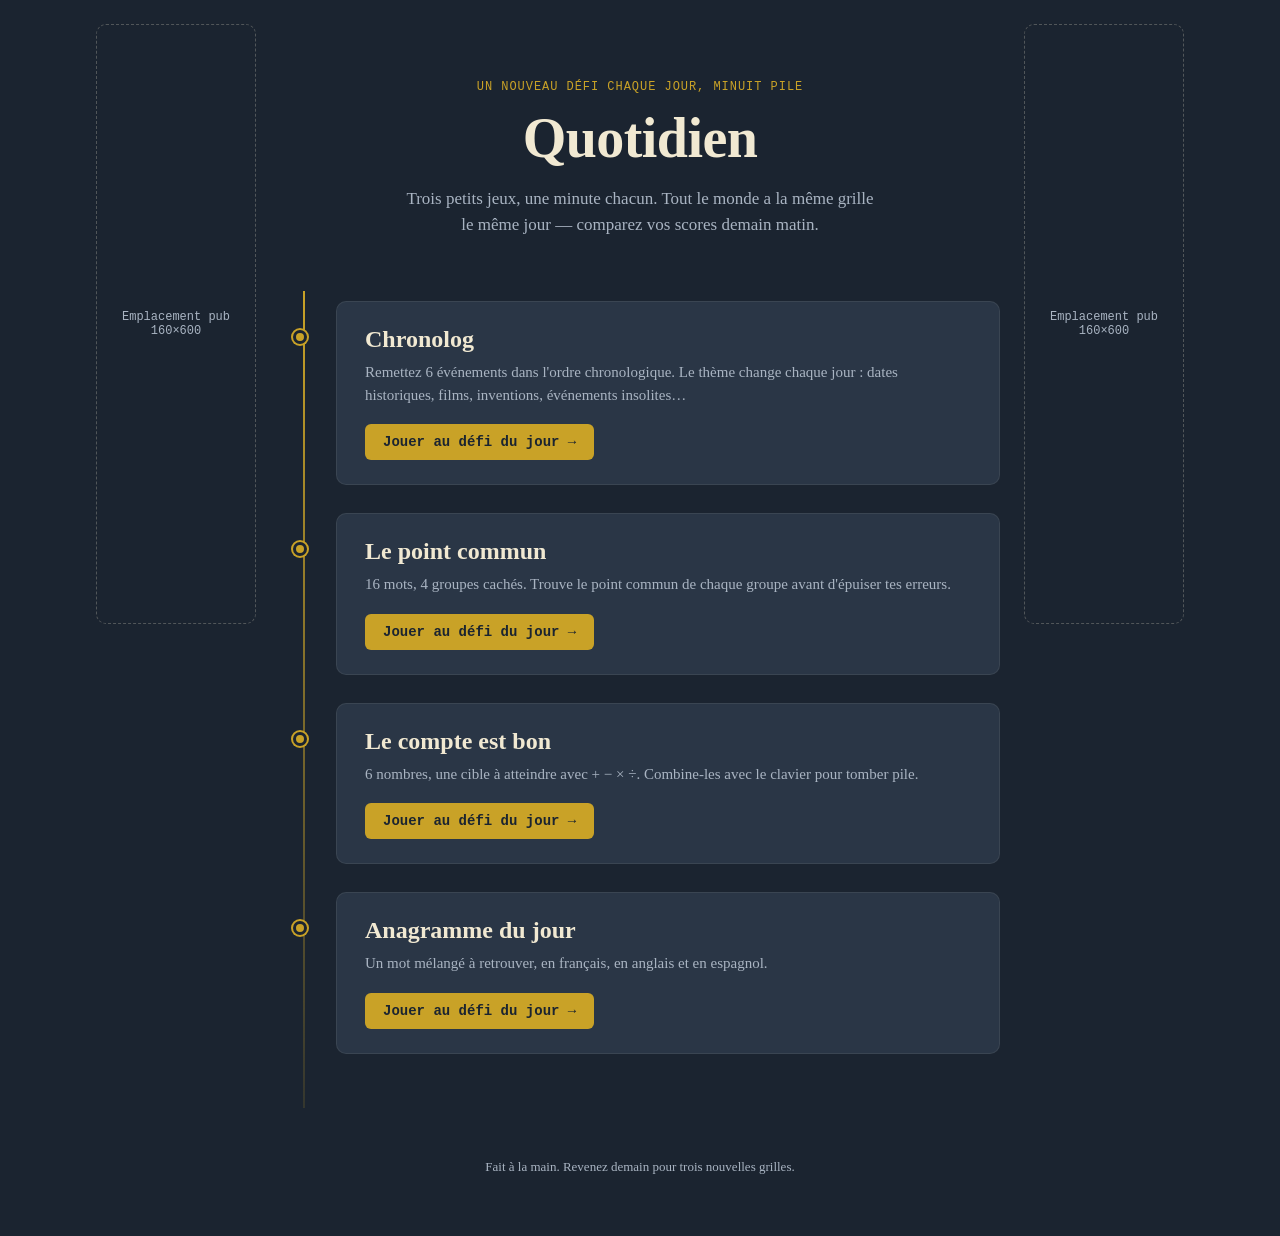
==== mon-site-jeux-5/index.html @ 9b38d36c "Add files via upload" ====
<!DOCTYPE html>
<html lang="fr">
<head>
<meta charset="UTF-8">
<meta name="viewport" content="width=device-width, initial-scale=1.0">
<title>Quotidien — 3 défis par jour</title>
<link rel="stylesheet" href="style.css">
</head>
<body>

<div class="layout">

  <aside class="ad-slot ad-left" aria-label="Emplacement publicitaire gauche">
    <span>Emplacement pub<br>160×600</span>
  </aside>

  <main class="page">
    <header class="hero">
      <p class="eyebrow">Un nouveau défi chaque jour, minuit pile</p>
      <h1>Quotidien</h1>
      <p class="tagline">Trois petits jeux, une minute chacun. Tout le monde a la même grille le même jour — comparez vos scores demain matin.</p>
    </header>

    <section class="timeline" aria-label="Les trois jeux">
      <div class="timeline-line" aria-hidden="true"></div>

      <article class="game-card game-card--ready">
        <div class="game-dot" aria-hidden="true"></div>
        <h2>Chronolog</h2>
        <p class="game-desc">Remettez 6 événements dans l'ordre chronologique. Le thème change chaque jour : dates historiques, films, inventions, événements insolites…</p>
        <a class="play-btn" href="jeux/chronolog/index.html">Jouer au défi du jour →</a>
      </article>

      <article class="game-card game-card--ready">
        <div class="game-dot" aria-hidden="true"></div>
        <h2>Le point commun</h2>
        <p class="game-desc">16 mots, 4 groupes cachés. Trouve le point commun de chaque groupe avant d'épuiser tes erreurs.</p>
        <a class="play-btn" href="jeux/point-commun/index.html">Jouer au défi du jour →</a>
      </article>

      <article class="game-card game-card--ready">
        <div class="game-dot" aria-hidden="true"></div>
        <h2>Le compte est bon</h2>
        <p class="game-desc">6 nombres, une cible à atteindre avec + − × ÷. Combine-les avec le clavier pour tomber pile.</p>
        <a class="play-btn" href="jeux/compte-est-bon/index.html">Jouer au défi du jour →</a>
      </article>

      <article class="game-card game-card--ready">
        <div class="game-dot" aria-hidden="true"></div>
        <h2>Anagramme du jour</h2>
        <p class="game-desc">Un mot mélangé à retrouver, en français, en anglais et en espagnol.</p>
        <a class="play-btn" href="jeux/anagramme/index.html">Jouer au défi du jour →</a>
      </article>
    </section>

    <footer class="site-footer">
      <p>Fait à la main. Revenez demain pour trois nouvelles grilles.</p>
    </footer>
  </main>

  <aside class="ad-slot ad-right" aria-label="Emplacement publicitaire droit">
    <span>Emplacement pub<br>160×600</span>
  </aside>

</div>

</body>
</html>
---- mon-site-jeux-5/style.css ----
/* ===== Design tokens ===== */
:root{
  --ink: #1B2430;
  --ink-soft: #2A3646;
  --parchment: #F1E9D2;
  --parchment-dim: #E4D9B8;
  --gold: #C9A227;
  --coral: #E4572E;
  --green: #4C8B5C;
  --text-light: #F1E9D2;
  --text-dim: #A9B4C2;
  --radius: 10px;
  --serif: "Iowan Old Style", "Palatino Linotype", Georgia, serif;
  --mono: "IBM Plex Mono", "Courier New", monospace;
}

*{box-sizing:border-box;}
html,body{margin:0;padding:0;}
body{
  background:var(--ink);
  color:var(--text-light);
  font-family:var(--serif);
  -webkit-font-smoothing:antialiased;
}
a{color:inherit;}

/* ===== Layout with ad rails ===== */
.layout{
  display:flex;
  justify-content:center;
  gap:24px;
  max-width:1400px;
  margin:0 auto;
  padding:24px;
}
.ad-slot{
  flex:0 0 160px;
  min-height:600px;
  border:1px dashed rgba(241,233,210,0.25);
  border-radius:var(--radius);
  display:flex;
  align-items:center;
  justify-content:center;
  text-align:center;
  font-family:var(--mono);
  font-size:12px;
  color:var(--text-dim);
  position:sticky;
  top:24px;
  align-self:flex-start;
}
@media (max-width: 1000px){
  .ad-slot{display:none;}
}

.page{
  flex:1 1 auto;
  max-width:720px;
}

/* ===== Hero ===== */
.hero{
  text-align:center;
  padding:56px 16px 40px;
}
.eyebrow{
  font-family:var(--mono);
  letter-spacing:0.08em;
  text-transform:uppercase;
  font-size:12px;
  color:var(--gold);
  margin:0 0 12px;
}
.hero h1{
  font-size:56px;
  margin:0 0 16px;
  letter-spacing:-0.01em;
}
.tagline{
  color:var(--text-dim);
  font-size:17px;
  max-width:480px;
  margin:0 auto;
  line-height:1.5;
}

/* ===== Timeline / game cards (signature element) ===== */
.timeline{
  position:relative;
  padding:24px 0 40px;
}
.timeline-line{
  position:absolute;
  left:23px;
  top:14px;
  bottom:14px;
  width:2px;
  background:linear-gradient(to bottom, var(--gold), rgba(201,162,39,0.15));
}
.game-card{
  position:relative;
  margin-left:56px;
  margin-bottom:28px;
  background:var(--ink-soft);
  border-radius:var(--radius);
  padding:24px 28px;
  border:1px solid rgba(241,233,210,0.08);
}
.game-dot{
  position:absolute;
  left:-44px;
  top:28px;
  width:14px;
  height:14px;
  border-radius:50%;
  background:var(--gold);
  border:3px solid var(--ink);
  box-shadow:0 0 0 2px var(--gold);
}
.game-card--soon .game-dot{
  background:var(--ink);
  box-shadow:0 0 0 2px rgba(241,233,210,0.25);
}
.game-card--soon{opacity:0.55;}
.game-card h2{
  margin:0 0 8px;
  font-size:24px;
}
.game-desc{
  color:var(--text-dim);
  font-size:15px;
  line-height:1.5;
  margin:0 0 18px;
}
.play-btn{
  display:inline-block;
  font-family:var(--mono);
  font-size:14px;
  text-decoration:none;
  background:var(--gold);
  color:var(--ink);
  padding:10px 18px;
  border-radius:6px;
  font-weight:bold;
}
.play-btn--disabled{
  background:transparent;
  border:1px solid var(--text-dim);
  color:var(--text-dim);
}

.site-footer{
  text-align:center;
  color:var(--text-dim);
  font-size:13px;
  padding:24px 0;
}
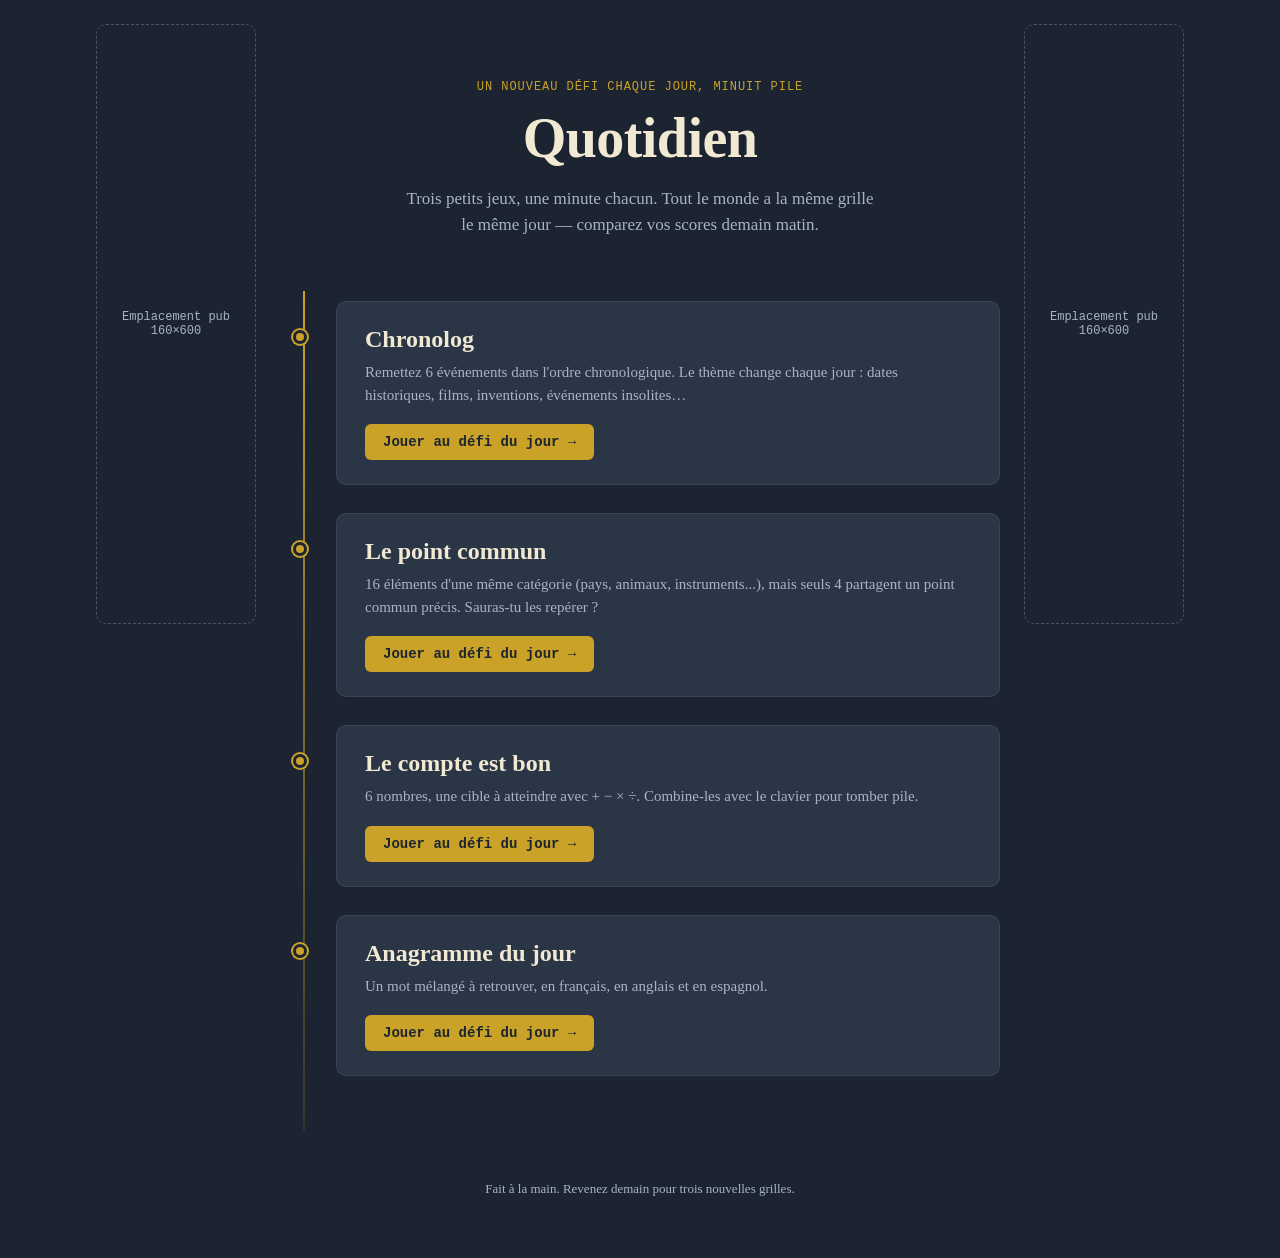
==== commit e7f8c30b: "Add files via upload" ====
--- a/mon-site-jeux-5/index.html
+++ b/mon-site-jeux-5/index.html
@@ -34,7 +34,7 @@
       <article class="game-card game-card--ready">
         <div class="game-dot" aria-hidden="true"></div>
         <h2>Le point commun</h2>
-        <p class="game-desc">16 mots, 4 groupes cachés. Trouve le point commun de chaque groupe avant d'épuiser tes erreurs.</p>
+        <p class="game-desc">16 éléments d'une même catégorie (pays, animaux, instruments...), mais seuls 4 partagent un point commun précis. Sauras-tu les repérer ?</p>
         <a class="play-btn" href="jeux/point-commun/index.html">Jouer au défi du jour →</a>
       </article>
 
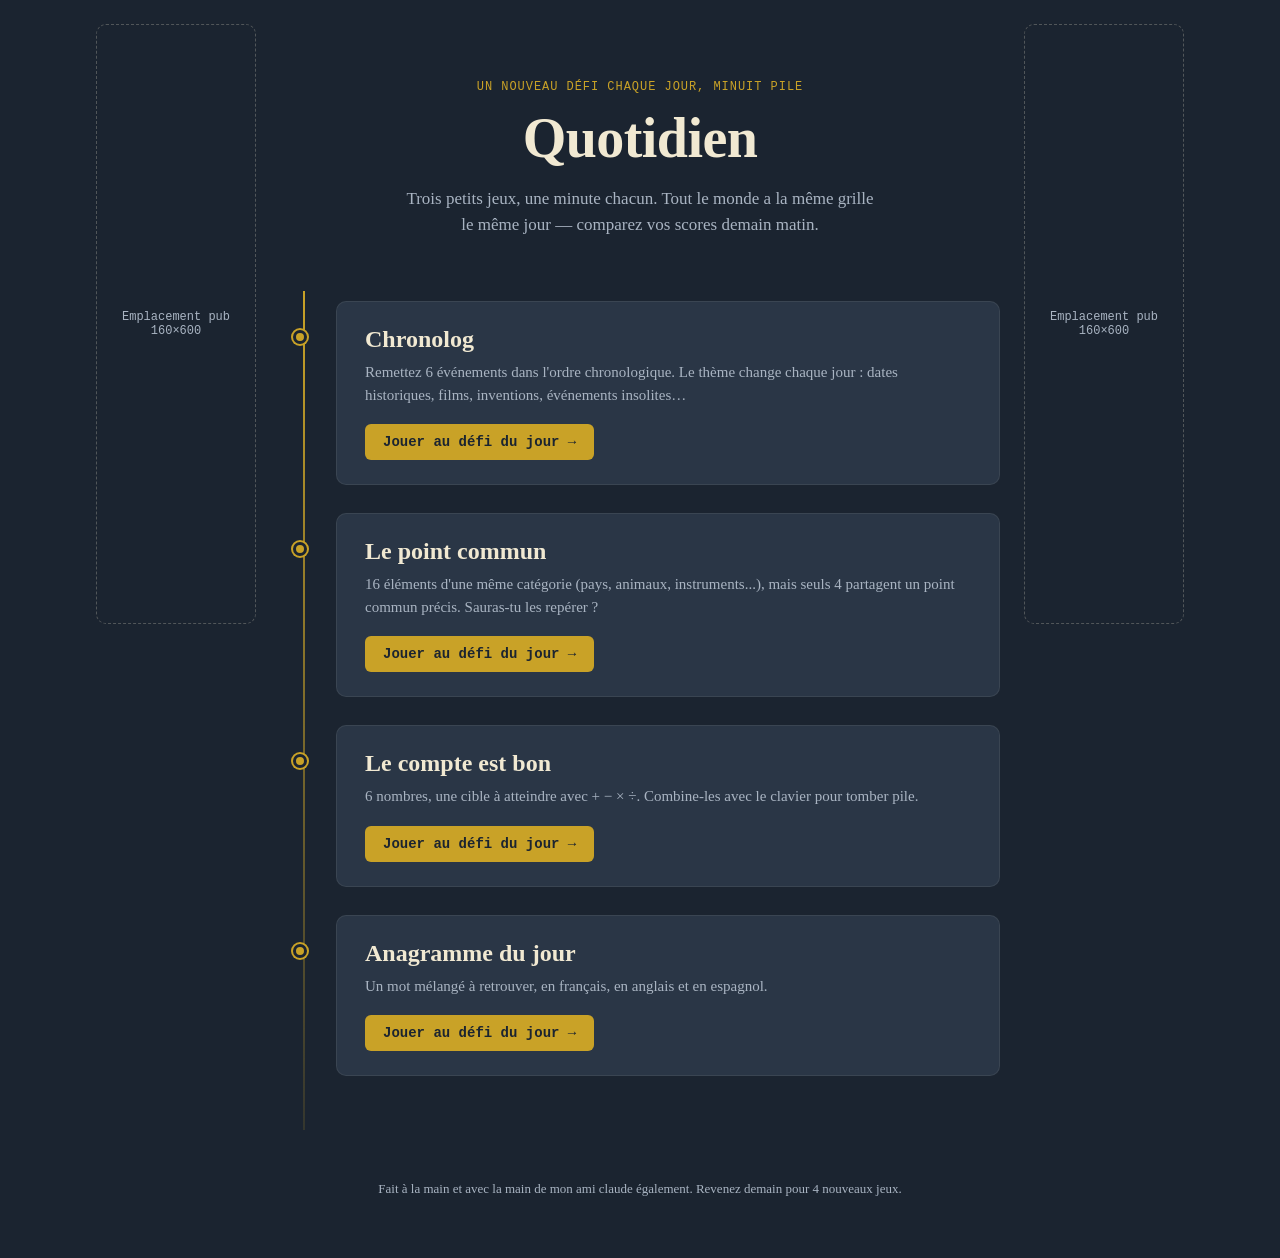
==== commit 6652afdc: "Update title and footer text in index.html" ====
--- a/mon-site-jeux-5/index.html
+++ b/mon-site-jeux-5/index.html
@@ -3,7 +3,7 @@
 <head>
 <meta charset="UTF-8">
 <meta name="viewport" content="width=device-width, initial-scale=1.0">
-<title>Quotidien — 3 défis par jour</title>
+<title>Quotidien — 4 défis par jour</title>
 <link rel="stylesheet" href="style.css">
 </head>
 <body>
@@ -54,7 +54,7 @@
     </section>
 
     <footer class="site-footer">
-      <p>Fait à la main. Revenez demain pour trois nouvelles grilles.</p>
+      <p>Fait à la main et avec la main de mon ami claude également. Revenez demain pour 4 nouveaux jeux.</p>
     </footer>
   </main>
 
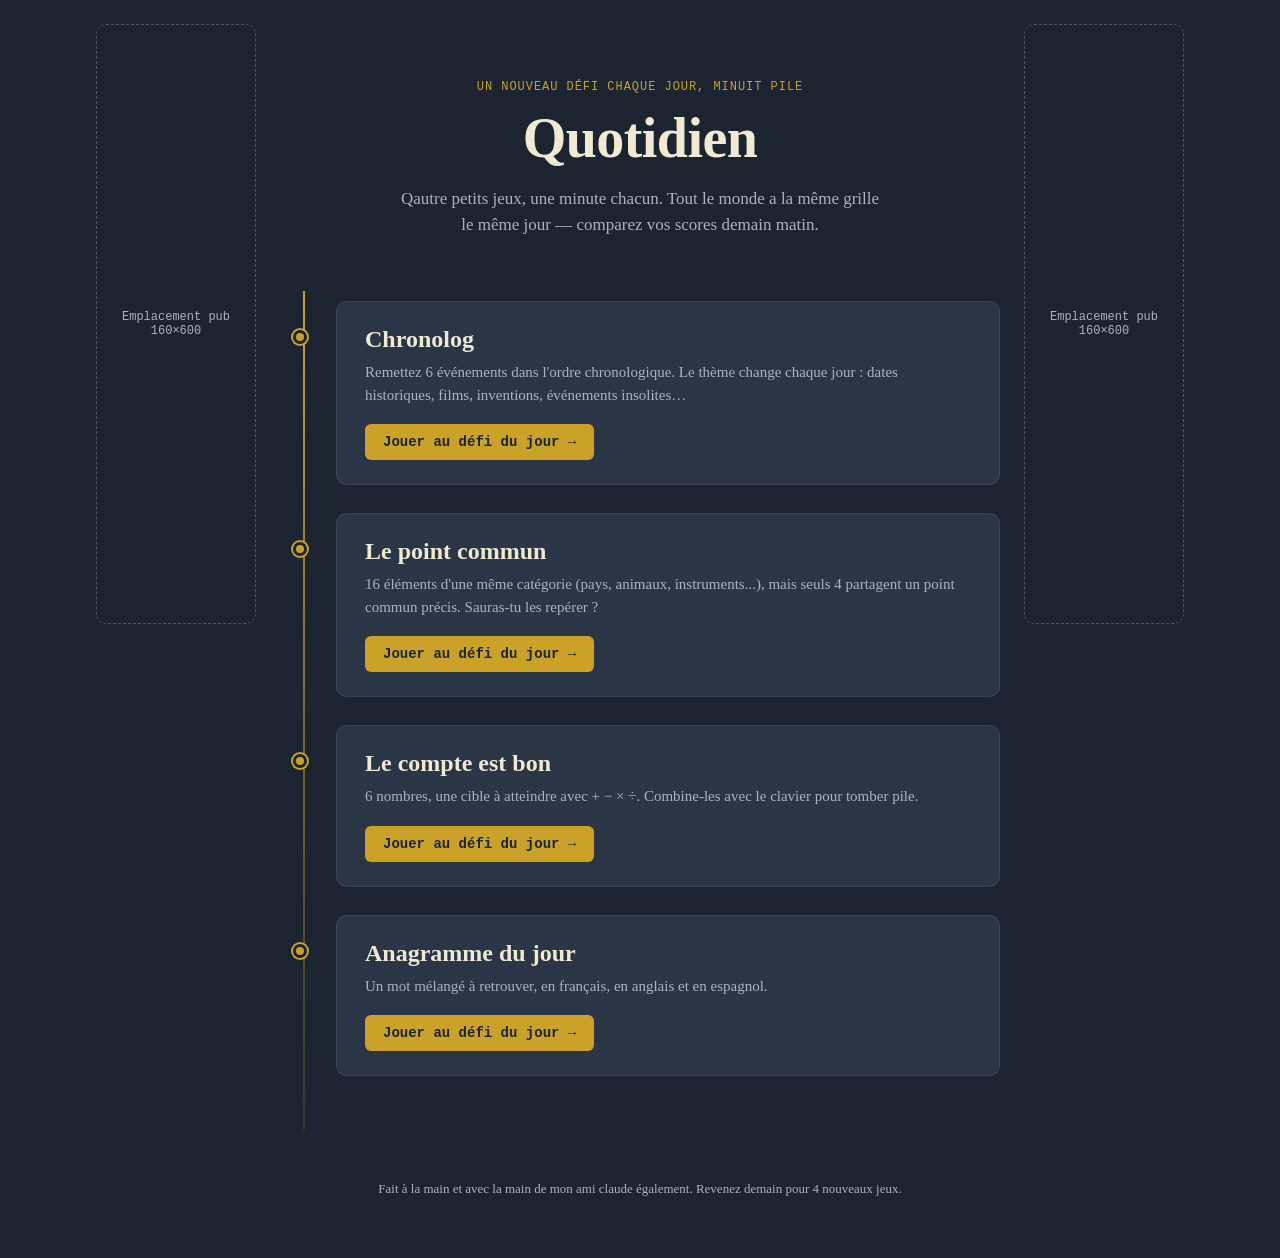
==== commit 62d8d146: "Update tagline to reflect four games instead of three" ====
--- a/mon-site-jeux-5/index.html
+++ b/mon-site-jeux-5/index.html
@@ -18,7 +18,7 @@
     <header class="hero">
       <p class="eyebrow">Un nouveau défi chaque jour, minuit pile</p>
       <h1>Quotidien</h1>
-      <p class="tagline">Trois petits jeux, une minute chacun. Tout le monde a la même grille le même jour — comparez vos scores demain matin.</p>
+      <p class="tagline">Qautre petits jeux, une minute chacun. Tout le monde a la même grille le même jour — comparez vos scores demain matin.</p>
     </header>
 
     <section class="timeline" aria-label="Les trois jeux">
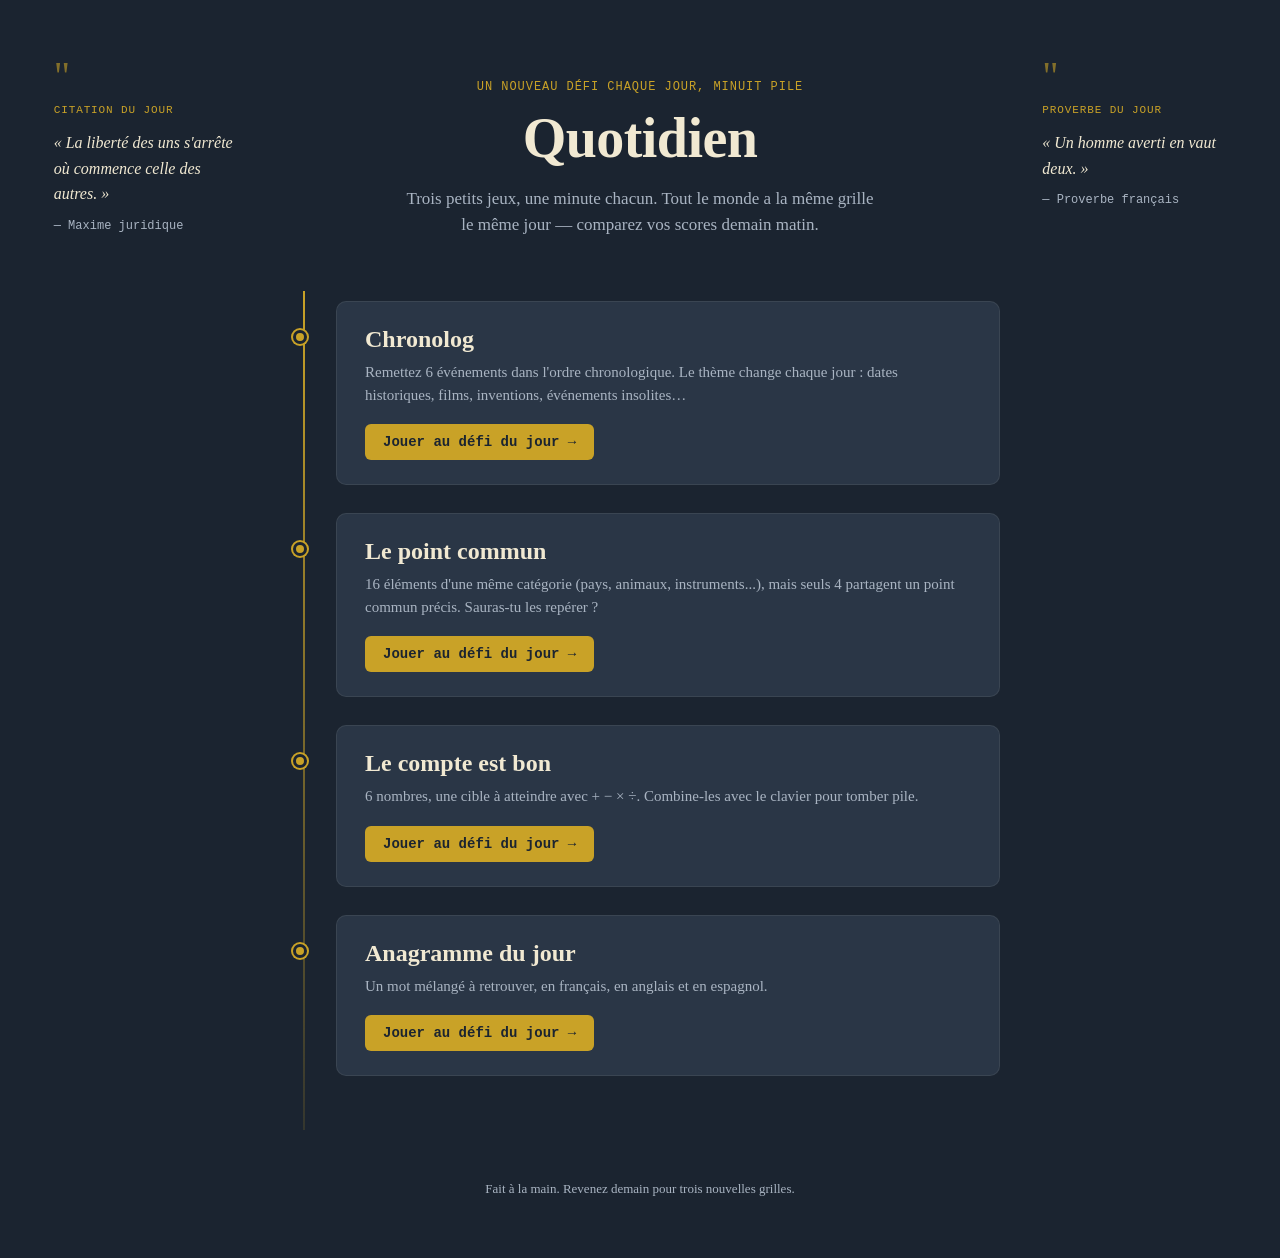
==== commit 1693f410: "Add files via upload" ====
--- a/mon-site-jeux-5/index.html
+++ b/mon-site-jeux-5/index.html
@@ -3,22 +3,25 @@
 <head>
 <meta charset="UTF-8">
 <meta name="viewport" content="width=device-width, initial-scale=1.0">
-<title>Quotidien — 4 défis par jour</title>
+<title>Quotidien — 3 défis par jour</title>
 <link rel="stylesheet" href="style.css">
 </head>
 <body>
 
 <div class="layout">
 
-  <aside class="ad-slot ad-left" aria-label="Emplacement publicitaire gauche">
-    <span>Emplacement pub<br>160×600</span>
+  <aside class="ad-slot quote-slot ad-left" aria-label="Citation du jour">
+    <p class="quote-mark">"</p>
+    <p class="quote-label">Citation du jour</p>
+    <p id="quote-left-text" class="quote-text">Chargement...</p>
+    <p id="quote-left-author" class="quote-author"></p>
   </aside>
 
   <main class="page">
     <header class="hero">
       <p class="eyebrow">Un nouveau défi chaque jour, minuit pile</p>
       <h1>Quotidien</h1>
-      <p class="tagline">Qautre petits jeux, une minute chacun. Tout le monde a la même grille le même jour — comparez vos scores demain matin.</p>
+      <p class="tagline">Trois petits jeux, une minute chacun. Tout le monde a la même grille le même jour — comparez vos scores demain matin.</p>
     </header>
 
     <section class="timeline" aria-label="Les trois jeux">
@@ -54,15 +57,19 @@
     </section>
 
     <footer class="site-footer">
-      <p>Fait à la main et avec la main de mon ami claude également. Revenez demain pour 4 nouveaux jeux.</p>
+      <p>Fait à la main. Revenez demain pour trois nouvelles grilles.</p>
     </footer>
   </main>
 
-  <aside class="ad-slot ad-right" aria-label="Emplacement publicitaire droit">
-    <span>Emplacement pub<br>160×600</span>
+  <aside class="ad-slot quote-slot ad-right" aria-label="Proverbe du jour">
+    <p class="quote-mark">"</p>
+    <p class="quote-label">Proverbe du jour</p>
+    <p id="quote-right-text" class="quote-text">Chargement...</p>
+    <p id="quote-right-author" class="quote-author"></p>
   </aside>
 
 </div>
 
+<script src="quotes.js"></script>
 </body>
 </html>
--- a/mon-site-jeux-5/style.css
+++ b/mon-site-jeux-5/style.css
@@ -51,6 +51,44 @@
 }
 @media (max-width: 1000px){
   .ad-slot{display:none;}
+}
+
+.quote-slot{
+  flex:0 0 220px;
+  border:none;
+  min-height:0;
+  display:block;
+  text-align:left;
+  padding:32px 18px;
+}
+.quote-mark{
+  font-family:var(--serif);
+  font-size:40px;
+  color:var(--gold);
+  line-height:1;
+  margin:0 0 8px;
+  opacity:0.6;
+}
+.quote-label{
+  font-family:var(--mono);
+  font-size:11px;
+  text-transform:uppercase;
+  letter-spacing:0.08em;
+  color:var(--gold);
+  margin:0 0 14px;
+}
+.quote-text{
+  font-family:var(--serif);
+  font-size:16px;
+  line-height:1.6;
+  font-style:italic;
+  color:var(--text-light);
+  margin:0 0 10px;
+}
+.quote-author{
+  font-family:var(--mono);
+  font-size:12px;
+  color:var(--text-dim);
 }
 
 .page{
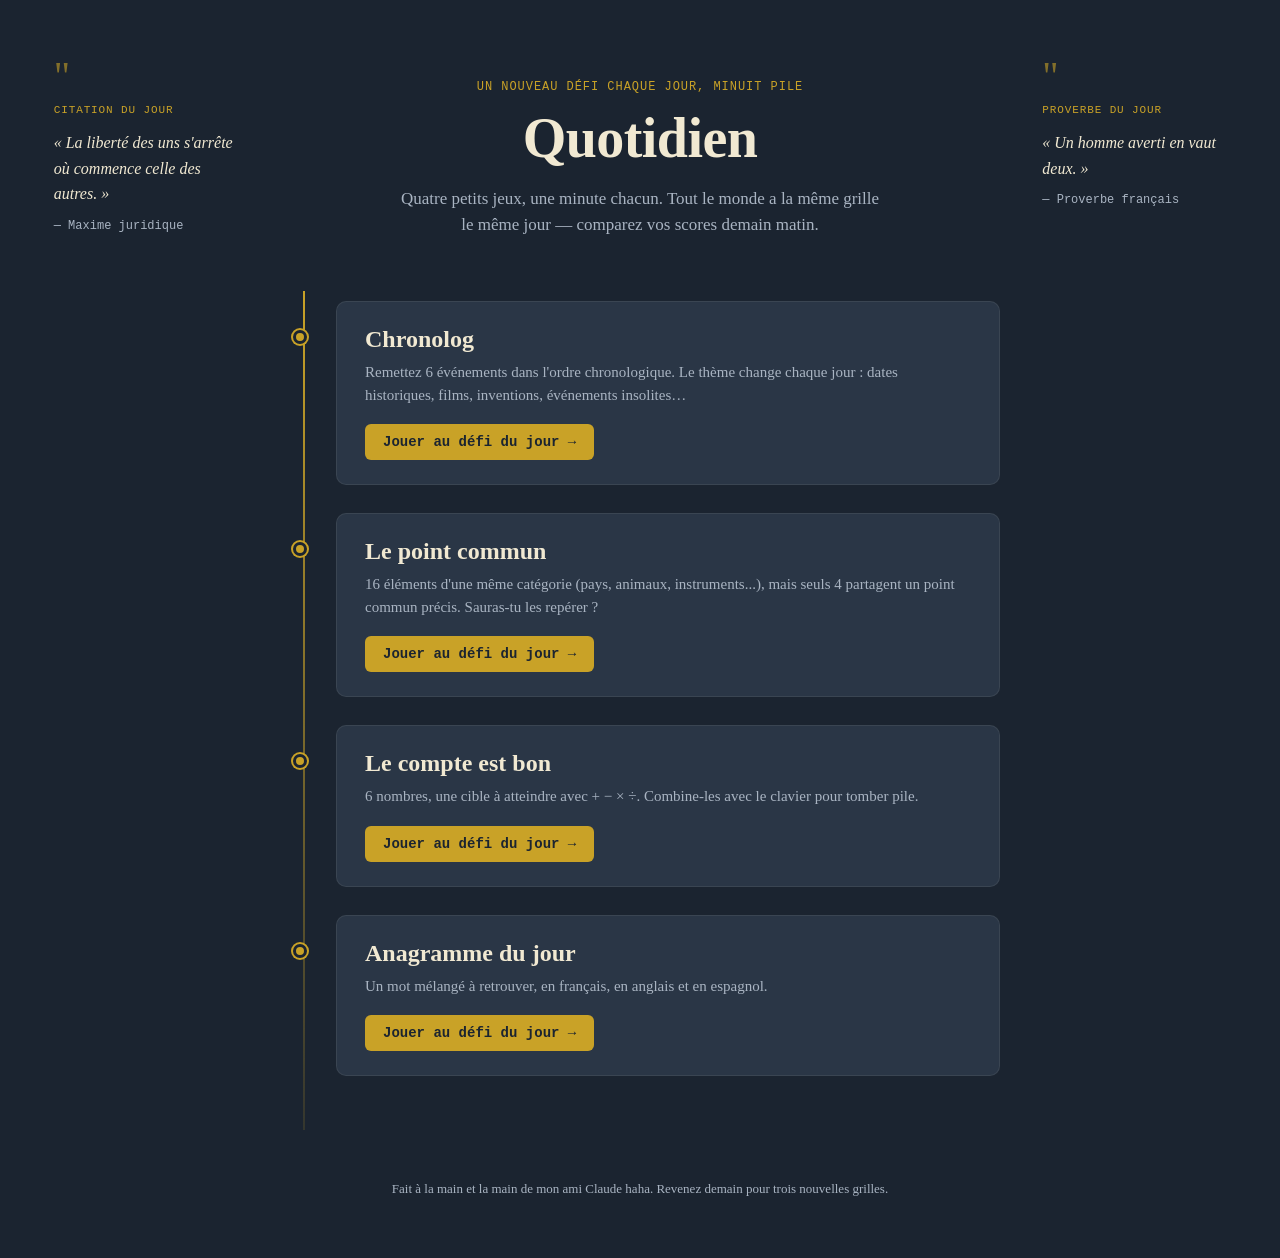
==== commit d0b6d969: "Update title and tagline for four daily challenges" ====
--- a/mon-site-jeux-5/index.html
+++ b/mon-site-jeux-5/index.html
@@ -3,7 +3,7 @@
 <head>
 <meta charset="UTF-8">
 <meta name="viewport" content="width=device-width, initial-scale=1.0">
-<title>Quotidien — 3 défis par jour</title>
+<title>Quotidien — 4 défis par jour</title>
 <link rel="stylesheet" href="style.css">
 </head>
 <body>
@@ -21,7 +21,7 @@
     <header class="hero">
       <p class="eyebrow">Un nouveau défi chaque jour, minuit pile</p>
       <h1>Quotidien</h1>
-      <p class="tagline">Trois petits jeux, une minute chacun. Tout le monde a la même grille le même jour — comparez vos scores demain matin.</p>
+      <p class="tagline">Quatre petits jeux, une minute chacun. Tout le monde a la même grille le même jour — comparez vos scores demain matin.</p>
     </header>
 
     <section class="timeline" aria-label="Les trois jeux">
@@ -57,7 +57,7 @@
     </section>
 
     <footer class="site-footer">
-      <p>Fait à la main. Revenez demain pour trois nouvelles grilles.</p>
+      <p>Fait à la main et la main de mon ami Claude haha. Revenez demain pour trois nouvelles grilles.</p>
     </footer>
   </main>
 
